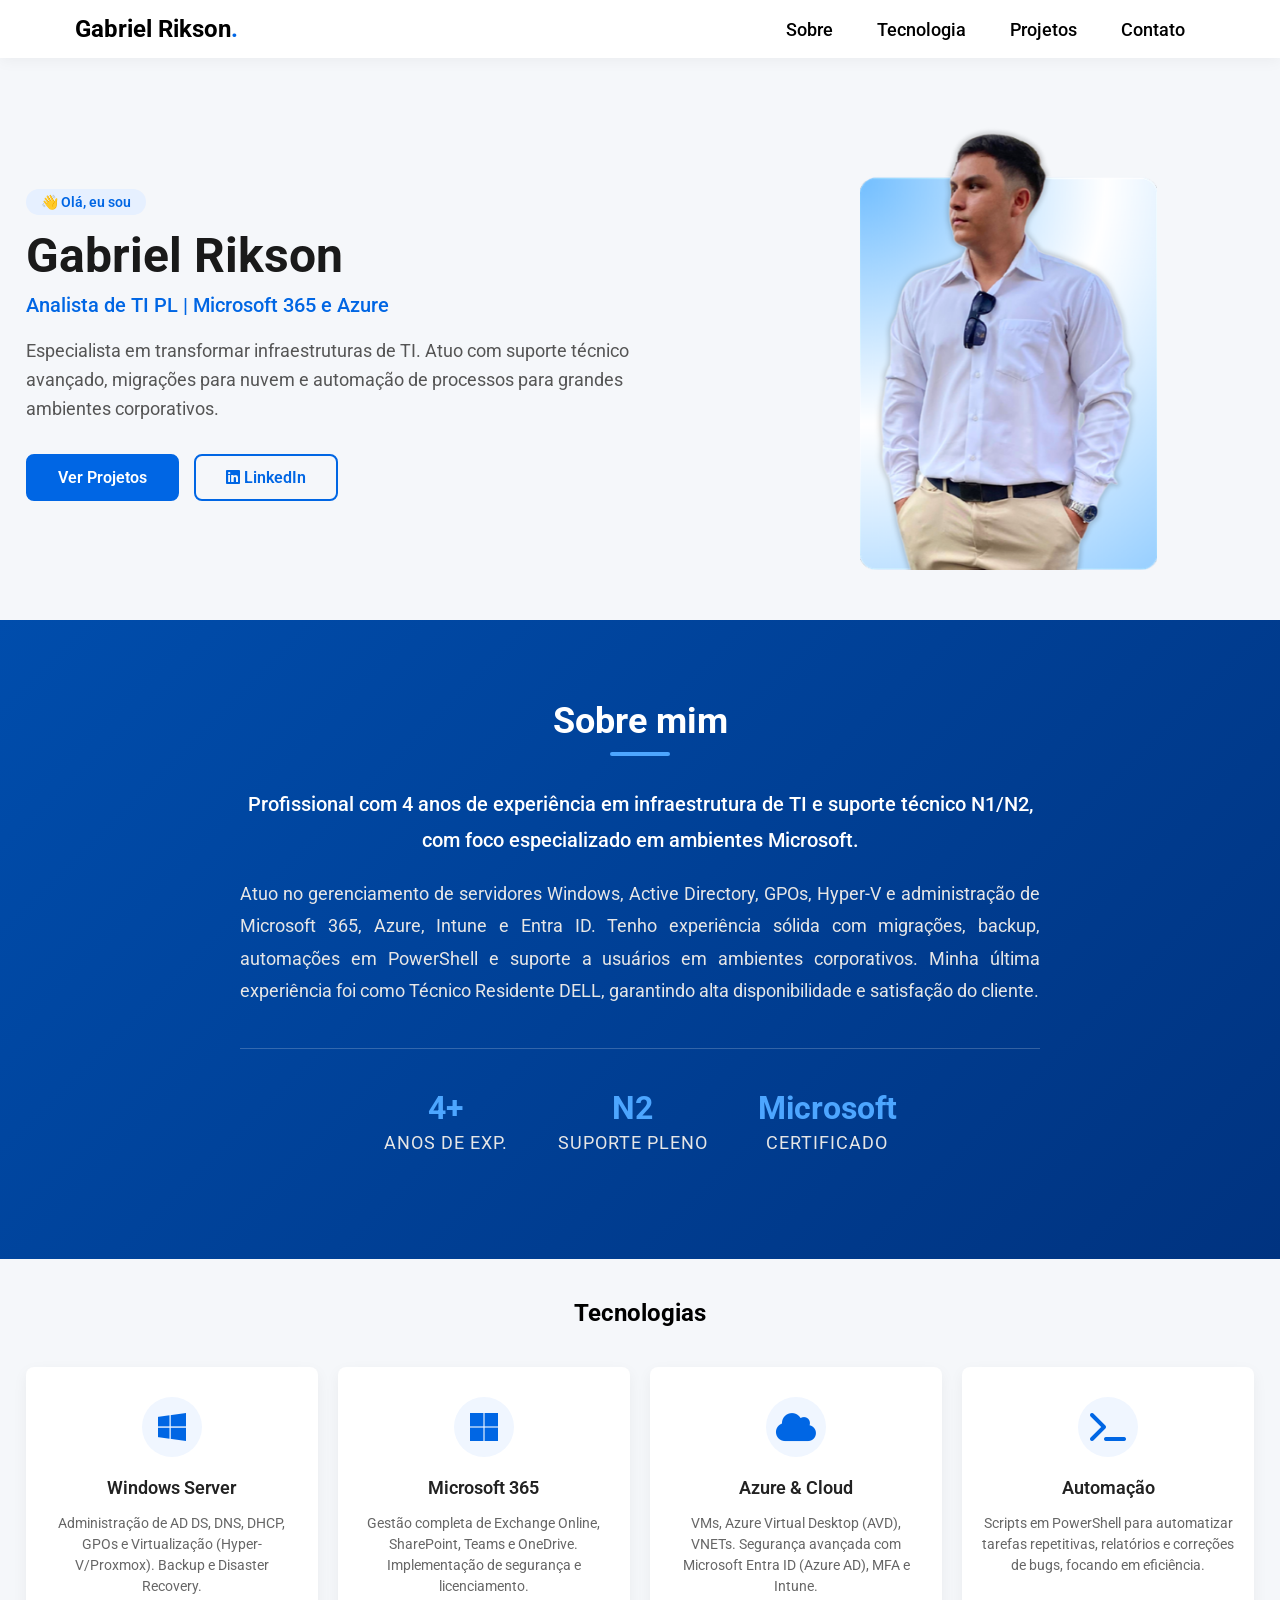
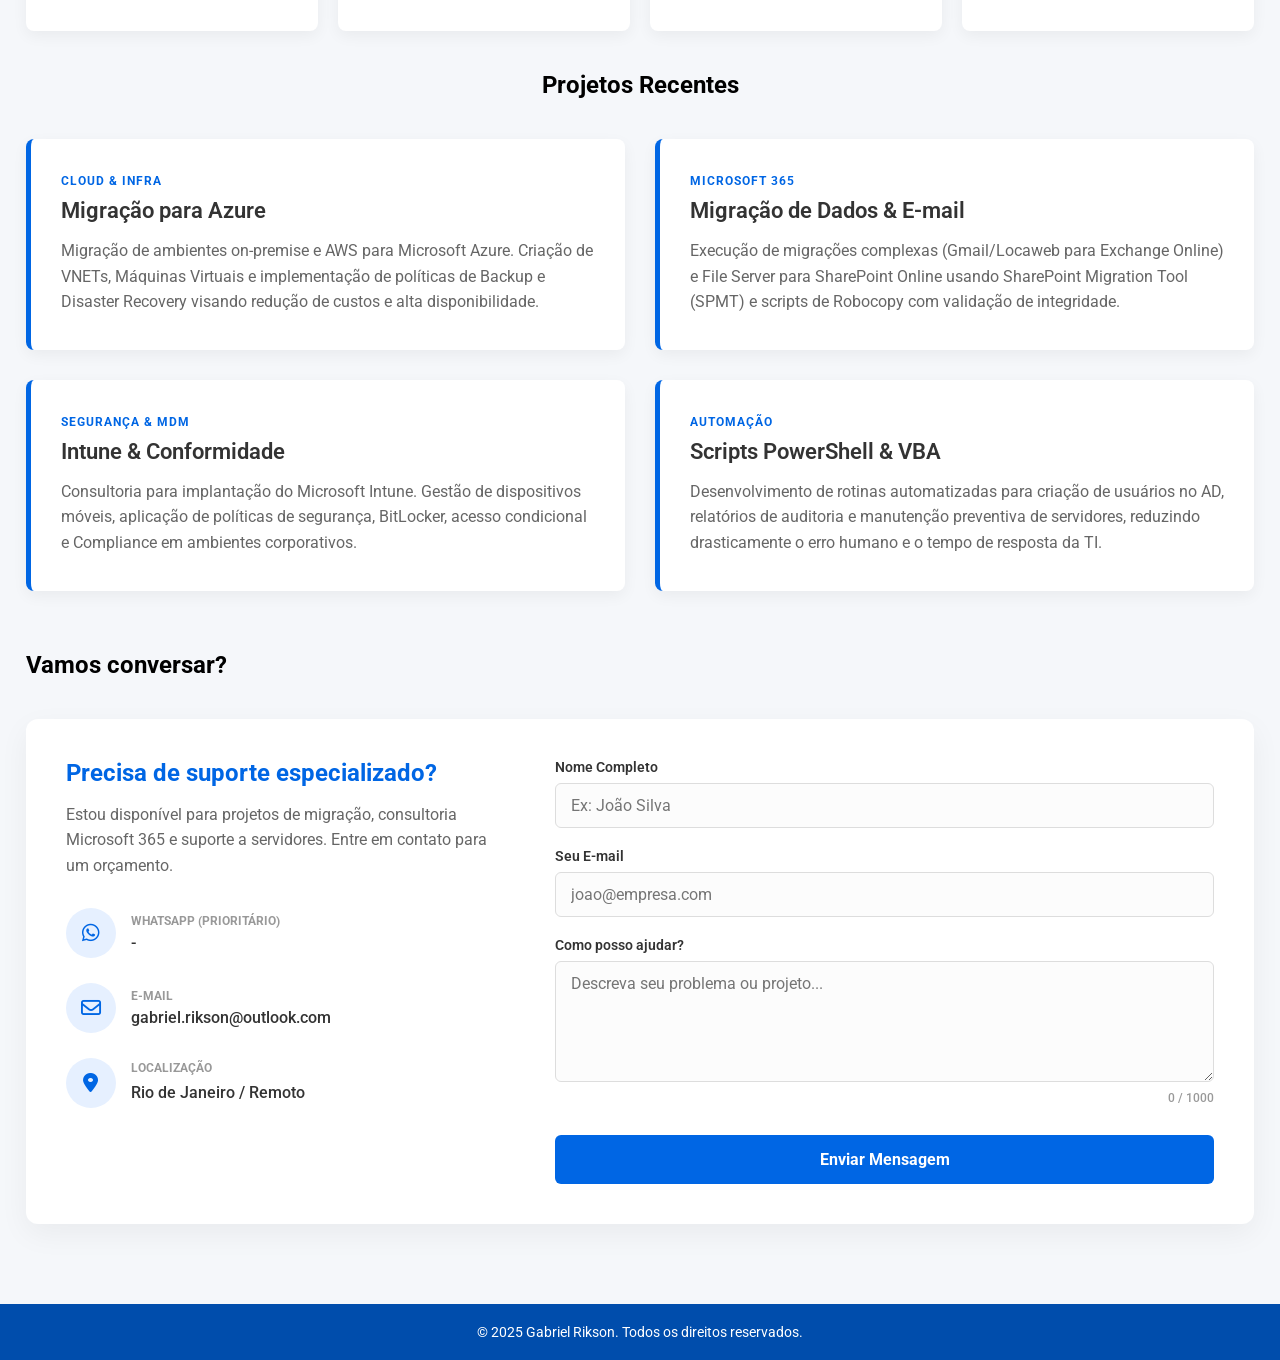
==== index.html @ 426365be "Update index.html" ====
<!DOCTYPE html>
<html lang="pt-BR">
<head>
    <meta charset="UTF-8">
    <meta http-equiv="X-UA-Compatible" content="IE=edge">
    <meta name="viewport" content="width=device-width, initial-scale=1.0">
    <meta name="theme-color" content="#0066e4"> 
    <link rel="canonical" href="https://gabrielrikson.com.br/">
    
    <title>Gabriel Rikson | GR Consultoria em TI - Especialista Microsoft 365 & Azure</title>
    
    <meta name="description" content="Portfólio de Gabriel Rikson. Analista de TI Pleno especializado em Microsoft 365, Azure, Windows Server, automação com PowerShell e segurança da informação.">
    <meta name="author" content="Gabriel Rikson">
    <meta name="robots" content="index, follow"> 
    
    <meta property="og:locale" content="pt_BR">
    <meta property="og:type" content="website">
    <meta property="og:title" content="Gabriel Rikson | Especialista Microsoft 365 & Azure">
    <meta property="og:description" content="Transformando infraestrutura de TI com soluções em Nuvem e Automação. Confira meus projetos e certificações.">
    <meta property="og:url" content="https://gabrielrikson.com.br/"> 
    <!-- <meta property="og:image" content="https://gabrielrikson.com.br/images/share-image.jpg"> -->

    <link rel="shortcut icon" href="images/favicon.ico" type="image/x-icon">
    <link rel="stylesheet" href="css/style.css">
    <link rel="stylesheet" href="https://cdnjs.cloudflare.com/ajax/libs/font-awesome/6.4.0/css/all.min.css">
</head>
<body>

    <header>
    <div class="container">
        <a href="#" class="logomarca">Gabriel Rikson<span style="color:#0066e4">.</span></a>
        
        <nav class="nav-desktop">
            <div class="menu-desktop">
                <a href="#sobre">Sobre</a>
                <a href="#Tecnologia">Tecnologia</a>
                <a href="#Projetos">Projetos</a>
                <a href="#Contato">Contato</a>
            </div>
        </nav>
        
        <div class="menu-toggle" id="menuToggle">☰</div>
        
        <nav class="nav-mobile" id="navMobile">
            <div class="menu-mobile">
                <a href="#sobre" onclick="toggleMenu()">Sobre</a>
                <a href="#Tecnologia" onclick="toggleMenu()">Tecnologia</a>
                <a href="#Projetos" onclick="toggleMenu()">Projetos</a>
                <a href="#Contato" onclick="toggleMenu()">Contato</a>
            </div>
        </nav> 
    </div>
</header>

<section class="banner-main">
    <div class="container">
        
        <div class="banner-main-info w60">
            <span class="badge-ola">👋 Olá, eu sou</span>
            <h1>Gabriel Rikson</h1>
            <h2>Analista de TI PL | Microsoft 365 e Azure</h2>
            <p>Especialista em transformar infraestruturas de TI. Atuo com suporte técnico avançado, migrações para nuvem e automação de processos para grandes ambientes corporativos.</p>

            <div class="banner-main-info-links">
                <a href="#Projetos" class="btn-primary">Ver Projetos</a>
                <a href="https://www.linkedin.com/in/gabriel-rikson-alves/" target="_blank" class="btn-secondary">
                    <i class="fa-brands fa-linkedin"></i> LinkedIn
                </a>
            </div>
        </div>

        <div class="banner-main-profile-pic w40">
            <img src="images/profile-pic5.png" alt="Gabriel Rikson" class="floating-img">
        </div>

    </div>
</section>

<section class="sobre" id="sobre">
    <div class="container">
        <div class="sobre-content">
            <h1>Sobre mim</h1>
            <p class="resumo">
                Profissional com 4 anos de experiência em infraestrutura de TI e suporte técnico N1/N2, com foco especializado em ambientes Microsoft.
            </p>
            <p style="text-align: justify;">
                Atuo no gerenciamento de servidores Windows, Active Directory, GPOs, Hyper-V e administração de Microsoft 365, Azure, Intune e Entra ID. Tenho experiência sólida com migrações, backup, automações em PowerShell e suporte a usuários em ambientes corporativos. Minha última experiência foi como Técnico Residente DELL, garantindo alta disponibilidade e satisfação do cliente.
            </p>
            
            <div class="stats-grid">
                <div class="stat-item">
                    <span>4+</span>
                    <p>Anos de Exp.</p>
                </div>
                <div class="stat-item">
                    <span>N2</span>
                    <p>Suporte Pleno</p>
                </div>
                <div class="stat-item">
                    <span>Microsoft</span>
                    <p>Certificado</p>
                </div>
            </div>
        </div>
    </div>
</section>

<section class="tecnologias" id="Tecnologia">
    <div class="container">

        <h1 style="margin: 40px 0; text-align: center;" class="w100">Tecnologias</h1>

        <div class="grid-tecnologias">
            
            <div class="tech-card">
                <div class="icon-box">
                    <i class="fa-brands fa-windows"></i>
                </div>
                <h3>Windows Server</h3>
                <p>Administração de AD DS, DNS, DHCP, GPOs e Virtualização (Hyper-V/Proxmox). Backup e Disaster Recovery.</p>
            </div>

            <div class="tech-card">
                <div class="icon-box">
                    <i class="fa-brands fa-microsoft"></i>
                </div>
                <h3>Microsoft 365</h3>
                <p>Gestão completa de Exchange Online, SharePoint, Teams e OneDrive. Implementação de segurança e licenciamento.</p>
            </div>

            <div class="tech-card">
                <div class="icon-box">
                    <i class="fa-solid fa-cloud"></i>
                </div>
                <h3>Azure & Cloud</h3>
                <p>VMs, Azure Virtual Desktop (AVD), VNETs. Segurança avançada com Microsoft Entra ID (Azure AD), MFA e Intune.</p>
            </div>

            <div class="tech-card">
                <div class="icon-box">
                    <i class="fa-solid fa-terminal"></i>
                </div>
                <h3>Automação</h3>
                <p>Scripts em PowerShell para automatizar tarefas repetitivas, relatórios e correções de bugs, focando em eficiência.</p>
            </div>
        
        </div> </div> </section>

<section class="projetos" id="Projetos">
    <div class="container">

        <h1 style="margin: 40px 0; text-align: center;" class="w100">Projetos Recentes</h1>

        <div class="grid-projetos">
            
            <div class="card-projeto">
                <span class="categoria">Cloud & Infra</span>
                <h3>Migração para Azure</h3>
                <p>Migração de ambientes on-premise e AWS para Microsoft Azure. Criação de VNETs, Máquinas Virtuais e implementação de políticas de Backup e Disaster Recovery visando redução de custos e alta disponibilidade.</p>
            </div>

            <div class="card-projeto">
                <span class="categoria">Microsoft 365</span>
                <h3>Migração de Dados & E-mail</h3>
                <p>Execução de migrações complexas (Gmail/Locaweb para Exchange Online) e File Server para SharePoint Online usando SharePoint Migration Tool (SPMT) e scripts de Robocopy com validação de integridade.</p>
            </div>

            <div class="card-projeto">
                <span class="categoria">Segurança & MDM</span>
                <h3>Intune & Conformidade</h3>
                <p>Consultoria para implantação do Microsoft Intune. Gestão de dispositivos móveis, aplicação de políticas de segurança, BitLocker, acesso condicional e Compliance em ambientes corporativos.</p>
            </div>

            <div class="card-projeto">
                <span class="categoria">Automação</span>
                <h3>Scripts PowerShell & VBA</h3>
                <p>Desenvolvimento de rotinas automatizadas para criação de usuários no AD, relatórios de auditoria e manutenção preventiva de servidores, reduzindo drasticamente o erro humano e o tempo de resposta da TI.</p>
            </div>

        </div> </div> </section>

        <section class="contato" id="Contato">
    <div class="container">
        
        <h1 style="margin-bottom: 40px;">Vamos conversar?</h1>

        <div class="contact-wrapper">
            
            <div class="contact-info">
                <h3>Precisa de suporte especializado?</h3>
                <p>Estou disponível para projetos de migração, consultoria Microsoft 365 e suporte a servidores. Entre em contato para um orçamento.</p>
                
                <div class="info-item">
                    <i class="fa-brands fa-whatsapp"></i>
                    <div>
                        <span>WhatsApp (Prioritário)</span>
                        <a href="https://wa.me/5521999999999" target="_blank">-</a>
                    </div>
                </div>

                <div class="info-item">
                    <i class="fa-regular fa-envelope"></i>
                    <div>
                        <span>E-mail</span>
                        <a href="mailto:seuemail@exemplo.com">gabriel.rikson@outlook.com</a>
                    </div>
                </div>

                <div class="info-item">
                    <i class="fa-solid fa-location-dot"></i>
                    <div>
                        <span>Localização</span>
                        <p>Rio de Janeiro / Remoto</p>
                    </div>
                </div>
            </div>

           <form action="https://formspree.io/f/xbdajvln" method="POST" class="contact-form" id="my-form">
    
        <div class="form-group">
            <label for="name">Nome Completo</label>
            <input type="text" id="name" name="name" placeholder="Ex: João Silva" required>
        </div>

        <div class="form-group">
            <label for="email">Seu E-mail</label>
            <input type="email" id="email" name="email" placeholder="joao@empresa.com" required>
        </div>

        <div class="form-group">
            <label for="message">Como posso ajudar?</label>
            <textarea id="message" name="message" rows="5" placeholder="Descreva seu problema ou projeto..." maxlength="1000"></textarea>
            <span id="charCount">0 / 1000</span>
        </div>

        <button type="submit" class="btn-submit">Enviar Mensagem</button>
        
        <p id="my-form-status"></p>
    </form>

        </div>
    </div>
    </section>

<footer>
    <p>&copy; 2025 Gabriel Rikson. Todos os direitos reservados.</p>
</footer>

<script src="scripts/script.js"></script>
</body>

</html>
---- css/style.css ----
@import url('https://fonts.googleapis.com/css2?family=Open+Sans:wght@300;400&family=Roboto+Condensed:wght@300;400&family=Roboto:wght@100;300;400;500&display=swap');

/* ================= RESET GERAL ================= */
* {
    padding: 0;
    margin: 0;
    box-sizing: border-box;
    font-family: 'Roboto', sans-serif;
}

html, body {
    scroll-behavior: smooth;
}

body {
    padding-top: 80px; /* Compensa o header fixo */
    font-weight: normal;
    background-color: #f5f7fa;
}

/* ================= CLASSES UTILITÁRIAS ================= */
.container {
    width: 100%;
    max-width: 1280px;
    margin: 0 auto;
    padding: 0 2%;
}

.w20 { width: 20%; }
.w30 { width: 30%; }
.w40 { width: 40%; }
.w50 { width: 50%; }
.w60 { width: 60%; }
.w70 { width: 70%; }
.w100 { width: 100%; }

/* ================= HEADER (DESKTOP PADRÃO) ================= */
header {
    width: 100%;
    position: fixed;
    left: 0;
    top: 0;
    padding: 15px 4%;
    z-index: 1000; /* Garante que fique acima de tudo */
    background-color: rgba(255, 255, 255, 0.95);
    backdrop-filter: blur(10px);
    box-shadow: 0 2px 15px rgba(0,0,0,0.05);
    transition: all 0.3s ease;
}

header .container {
    display: flex;
    justify-content: space-between;
    align-items: center;
}

header a.logomarca {
    text-decoration: none;
    color: rgb(0, 0, 0);
    font-size: 24px;
    font-weight: bold;
}

/* Menu Desktop */
nav .menu-desktop a {
    font-size: 18px;
    font-weight: 500;
    text-decoration: none;
    padding: 10px 20px;
    color: black;
    position: relative;
    transition: 0.3s;
}

/* Efeito Hover no Menu Desktop */
nav .menu-desktop a::after {
    content: '';
    position: absolute;
    width: 0;
    height: 2px;
    bottom: 5px;
    left: 50%;
    background-color: #0066e4;
    transition: all 0.3s ease;
    transform: translateX(-50%);
}

nav .menu-desktop a:hover::after {
    width: 80%;
}

nav .menu-desktop a:hover {
    color: #0066e4;
}

/* Esconde elementos mobile no desktop */
.menu-toggle, 
.nav-mobile {
    display: none;
}

/* ================= BANNER MAIN (HERO) ================= */
section.banner-main {
    min-height: 50vh;
    display: flex;
    align-items: center;
    padding-top: 40px;
}

section.banner-main .container {
    display: flex;
    flex-wrap: wrap;
    align-items: center;
}

.badge-ola {
    background-color: #e6f0ff;
    color: #0066e4;
    padding: 5px 15px;
    border-radius: 20px;
    font-size: 14px;
    font-weight: 600;
    margin-bottom: 15px;
    display: inline-block;
}

.banner-main-info h1 {
    font-size: 48px;
    color: #1a1a1a;
    line-height: 1.1;
    margin-bottom: 10px;
}

.banner-main-info h2 {
    font-size: 20px;
    color: #0066e4;
    font-weight: 500;
    margin-bottom: 20px;
}

.banner-main-info p {
    font-size: 18px;
    color: #555;
    line-height: 1.6;
    max-width: 90%;
    margin-bottom: 30px;
}

/* Botões do Banner */
.banner-main-info-links {
    display: flex;
    gap: 15px;
}

.btn-primary {
    background-color: #0066e4;
    color: white;
    padding: 12px 30px;
    border-radius: 8px;
    text-decoration: none;
    font-weight: 600;
    transition: 0.3s;
    border: 2px solid #0066e4;
}

.btn-primary:hover {
    background-color: #004dac;
    border-color: #004dac;
    transform: translateY(-2px);
    box-shadow: 0 5px 15px rgba(0, 102, 228, 0.3);
}

.btn-secondary {
    background-color: transparent;
    color: #0066e4;
    padding: 12px 30px;
    border-radius: 8px;
    text-decoration: none;
    font-weight: 600;
    transition: 0.3s;
    border: 2px solid #0066e4;
}

.btn-secondary:hover {
    background-color: #e6f0ff;
    transform: translateY(-2px);
}

/* Imagem Flutuante */
.banner-main-profile-pic {
    display: flex;
    justify-content: center;
}

.banner-main-profile-pic img {
    height: 450px;
}

.floating-img {
    animation: float 6s ease-in-out infinite;
}

@keyframes float {
    0% { transform: translateY(0px); }
    50% { transform: translateY(-15px); }
    100% { transform: translateY(0px); }
}

/* ================= SEÇÃO SOBRE ================= */
section.sobre {
    background: linear-gradient(135deg, #004dac 0%, #003380 100%);
    padding: 80px 0;
    color: white;
    text-align: center;
    margin-top: 50px;
}

.sobre-content {
    max-width: 800px;
    margin: 0 auto;
}

section.sobre h1 {
    font-size: 36px;
    margin-bottom: 30px;
    position: relative;
    display: inline-block;
}

section.sobre h1::after {
    content: '';
    display: block;
    width: 60px;
    height: 4px;
    background-color: #4da6ff;
    margin: 10px auto 0;
    border-radius: 2px;
}

section.sobre p {
    font-size: 18px;
    line-height: 1.8;
    color: #e6e6e6;
    margin-bottom: 20px;
}

section.sobre .resumo {
    font-size: 20px;
    font-weight: 500;
    color: #ffffff;
}

/* Stats Grid */
.stats-grid {
    display: flex;
    justify-content: center;
    gap: 50px;
    margin-top: 40px;
    border-top: 1px solid rgba(255,255,255,0.2);
    padding-top: 40px;
}

.stat-item span {
    display: block;
    font-size: 32px;
    font-weight: 700;
    color: #4da6ff;
}

.stat-item p {
    font-size: 14px;
    text-transform: uppercase;
    letter-spacing: 1px;
    margin: 0;
    color: #ccc;
}

/* ================= SEÇÃO TECNOLOGIAS (CARDS) ================= */
section .grid-tecnologias {
    display: grid;
    grid-template-columns: repeat(4, 1fr);
    gap: 20px;
    width: 100%;
}

.tech-card {
    background-color: #ffffff;
    padding: 30px 20px;
    border-radius: 8px;
    text-align: center;
    box-shadow: 0 5px 15px rgba(0,0,0,0.05);
    border-bottom: 4px solid transparent;
    transition: transform 0.3s ease, border-color 0.3s ease, box-shadow 0.3s ease;
    display: flex;
    flex-direction: column;
    align-items: center;
    height: 100%;
}

.tech-card:hover {
    transform: translateY(-5px);
    border-bottom-color: #0066e4;
    box-shadow: 0 10px 25px rgba(0, 102, 228, 0.15);
}

.tech-card .icon-box {
    font-size: 32px;
    color: #0066e4;
    margin-bottom: 20px;
    height: 60px;
    width: 60px;
    display: flex;
    align-items: center;
    justify-content: center;
    background-color: #f0f6ff;
    border-radius: 50%;
}

.tech-card h3 {
    font-size: 18px;
    color: #222;
    margin-bottom: 15px;
    font-weight: 600;
}

.tech-card p {
    font-size: 14px;
    color: #666;
    line-height: 1.5;
}

/* ================= SEÇÃO PROJETOS ================= */
section .grid-projetos {
    display: grid;
    grid-template-columns: 1fr 1fr;
    gap: 30px;
    width: 100%;
}

.card-projeto {
    background-color: #ffffff;
    padding: 35px 30px;
    border-radius: 8px;
    border-left: 5px solid #0066e4;
    box-shadow: 0 5px 15px rgba(0,0,0,0.05);
    transition: transform 0.3s ease, box-shadow 0.3s ease;
    display: flex;
    flex-direction: column;
    justify-content: flex-start;
}

.card-projeto:hover {
    transform: translateY(-5px);
    box-shadow: 0 15px 30px rgba(0, 77, 172, 0.15);
}

.card-projeto .categoria {
    font-size: 12px;
    font-weight: 700;
    color: #0066e4;
    text-transform: uppercase;
    letter-spacing: 1px;
    margin-bottom: 10px;
    display: block;
}

.card-projeto h3 {
    font-size: 22px;
    color: #333;
    margin-bottom: 15px;
    font-weight: 600;
    text-align: left;
}

.card-projeto p {
    font-size: 16px;
    color: #666;
    line-height: 1.6;
    text-align: left;
}

/* SECTION CONTATO */

/* ================= SEÇÃO CONTATO ================= */
section.contato {
    background-color: #f5f7fa; /* Fundo cinza claro para separar da seção anterior */
    padding: 60px 0 80px 0;
}

/* Container do Grid (Info + Form) */
.contact-wrapper {
    display: grid;
    grid-template-columns: 1fr 1.5fr; /* Info ocupa menos, Form ocupa mais */
    gap: 50px;
    background-color: white;
    padding: 40px;
    border-radius: 12px;
    box-shadow: 0 10px 30px rgba(0,0,0,0.05); /* Sombra elegante */
}

/* --- LADO ESQUERDO (INFORMAÇÕES) --- */
.contact-info h3 {
    font-size: 24px;
    color: #0066e4;
    margin-bottom: 15px;
}

.contact-info p {
    color: #666;
    line-height: 1.6;
    margin-bottom: 30px;
}

/* Item de contato (ícone + texto) */
.info-item {
    display: flex;
    align-items: center;
    margin-bottom: 25px;
}

/* Estilo dos ícones redondos */
.info-item i {
    font-size: 20px;
    color: #0066e4;
    background-color: #e6f0ff; /* Fundo azul bem clarinho */
    width: 50px;
    height: 50px;
    display: flex;
    justify-content: center;
    align-items: center;
    border-radius: 50%;
    margin-right: 15px;
}

.info-item div {
    display: flex;
    flex-direction: column;
}

.info-item span {
    font-size: 12px;
    font-weight: 700;
    color: #999;
    text-transform: uppercase;
    margin-bottom: 5px;
}

.info-item a, 
.info-item p {
    font-size: 16px;
    color: #333;
    font-weight: 500;
    text-decoration: none;
    margin: 0;
}

.info-item a:hover {
    color: #0066e4;
    text-decoration: underline;
}

/* --- LADO DIREITO (FORMULÁRIO) --- */
.contact-form {
    display: flex;
    flex-direction: column;
}

.form-group {
    margin-bottom: 20px;
}

.form-group label {
    display: block;
    font-size: 14px;
    font-weight: 600;
    color: #333;
    margin-bottom: 8px;
}

.form-group input, 
.form-group textarea {
    width: 100%;
    padding: 12px 15px;
    border: 1px solid #ddd;
    border-radius: 6px;
    font-size: 16px;
    background-color: #fcfcfc;
    transition: 0.3s;
    outline: none; /* Remove a borda padrão do navegador */
    font-family: 'Roboto', sans-serif;
}

/* Efeito ao clicar no campo */
.form-group input:focus, 
.form-group textarea:focus {
    border-color: #0066e4;
    background-color: #fff;
    box-shadow: 0 0 0 3px rgba(0, 102, 228, 0.1);
}

/* Botão de Enviar */
.btn-submit {
    background-color: #0066e4;
    color: white;
    font-size: 16px;
    font-weight: bold;
    padding: 15px;
    border: none;
    border-radius: 6px;
    cursor: pointer;
    transition: 0.3s;
    margin-top: 10px;
}

.btn-submit:hover {
    background-color: #004dac;
    transform: translateY(-2px);
    box-shadow: 0 5px 15px rgba(0, 60, 150, 0.2);
}

#charCount {
    display: block;
    text-align: right; /* Joga pra direita */
    font-size: 12px;
    color: #999; /* Cinza discreto */
    margin-top: 5px;
    font-weight: 500;
}

/* --- RODAPÉ --- */
footer {
    background-color: #004dac; /* Azul escuro */
    color: white;
    text-align: center;
    padding: 20px 0;
    margin-top: 0;
    font-size: 14px;
}

/* ================================================================= */
/* ===================== RESPONSIVO (MOBILE) ======================= */
/* ================================================================= */

@media screen and (max-width: 768px) {
    
    .container {
        padding: 0 5%;
    }

    /* ---- HEADER MOBILE ---- */
    /* Permite que o menu "caia" para a linha de baixo quando aberto */
    header .container {
        flex-wrap: wrap; 
    }

    /* Esconde menu de PC */
    nav.nav-desktop {
        display: none;
    }

    /* Botão Hambúrguer Visível */
    .menu-toggle {
        display: block;
        font-size: 28px;
        cursor: pointer;
        color: #000;
    }

    /* O container do menu precisa estar visível (block), mas o conteúdo oculto */
    .nav-mobile {
        display: block;
        width: 100%;
        order: 3; /* Força o menu a ser o último elemento */
    }

    /* Lista de links (Escondida por padrão) */
    nav .menu-mobile {
        display: none; 
        flex-direction: column;
        width: 100%;
        align-items: center;
        margin-top: 15px;
        background-color: white; /* Fundo branco para não ficar transparente */
        border-top: 1px solid #eee;
        padding-bottom: 15px;
        box-shadow: 0 10px 10px rgba(0,0,0,0.05); /* Sombra embaixo */
    }

    /* JS adiciona classe .active para mostrar */
    nav .menu-mobile.active {
        display: flex;
    }

    nav .menu-mobile a {
        padding: 15px 0;
        width: 100%;
        text-align: center;
        border-bottom: 1px solid #f5f5f5;
        font-size: 18px;
        color: #333;
        text-decoration: none;
    }

    /* ---- LARGURAS ---- */
    .w20, .w30, .w40, .w50, .w60, .w70, .w100 {
        width: 100%;
    }

    /* ---- BANNER MAIN ---- */
    section.banner-main {
        padding-bottom: 50px;
        text-align: center;
        min-height: auto;
    }

    section.banner-main .container {
        flex-direction: column-reverse;
    }

    .banner-main-info h1 {
        font-size: 32px;
    }

    .banner-main-info p {
        font-size: 16px;
        margin: 0 auto 30px auto;
    }

    /* Botões empilhados */
    .banner-main-info-links {
        flex-direction: column;
        width: 100%;
    }

    .btn-primary, .btn-secondary {
        width: 100%;
        box-sizing: border-box;
    }

    /* Esconde a foto flutuante no celular */
    .banner-main-profile-pic img {
        /* display: none; */
        height: 300px;
    }

    /* ---- SEÇÃO SOBRE ---- */
    .stats-grid {
        flex-wrap: wrap;
        gap: 20px;
    }
    
    .stat-item span {
        font-size: 28px;
    }

    /* ---- TECNOLOGIAS (1 COLUNA) ---- */
    section .grid-tecnologias {
        grid-template-columns: 1fr;
    }
    
    .tech-card {
        padding: 20px;
    }

    /* ---- PROJETOS (1 COLUNA) ---- */
    section .grid-projetos {
        grid-template-columns: 1fr;
    }
    
    .card-projeto {
        padding: 25px 20px;
    }

    h1 {
        text-align: center;
    }

    /* ================= CORREÇÃO CONTATO (MOBILE) ================= */
    
    /* Força o grid a virar 1 coluna única */
    .contact-wrapper {
        grid-template-columns: 1fr !important; /* Importante para garantir que sobrescreva */
        display: flex; /* Muda para Flexbox vertical para garantir */
        flex-direction: column;
        padding: 20px;
        gap: 40px;
    }

    /* Centraliza as informações (Lado esquerdo vira Topo) */
    .contact-info {
        text-align: center;
        border-bottom: 1px solid #eee; /* Uma linha separando */
        padding-bottom: 30px;
        width: 100%;
    }

    /* Arruma os ícones e textos para ficarem centralizados */
    .info-item {
        flex-direction: column; /* Ícone em cima, texto embaixo */
        justify-content: center;
        text-align: center;
        width: 100%;
    }

    .info-item i {
        margin-right: 0; /* Tira a margem da direita */
        margin-bottom: 10px; /* Coloca margem embaixo */
    }
    
    .info-item div {
        align-items: center; /* Centraliza o texto do flex */
    }

    /* O Formulário ocupa 100% da tela */
    .contact-form {
        width: 100%;
    }
}
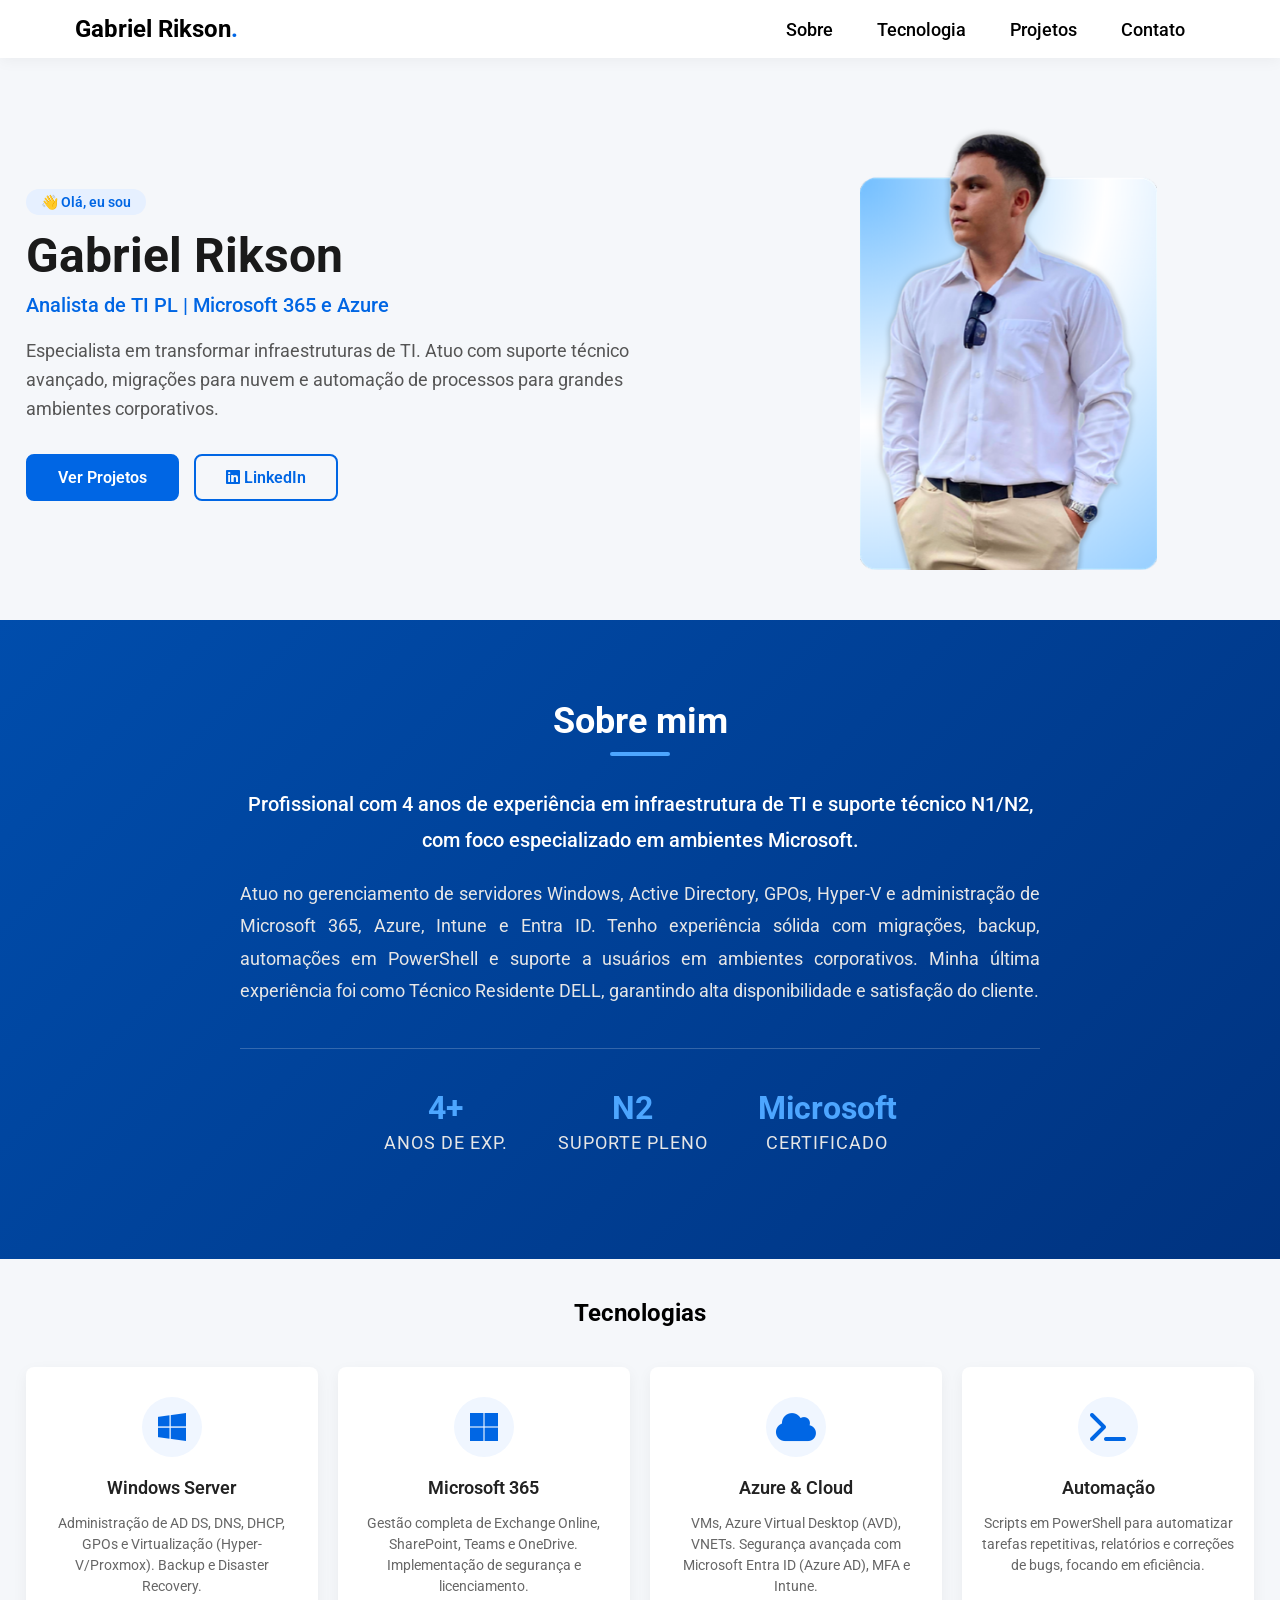
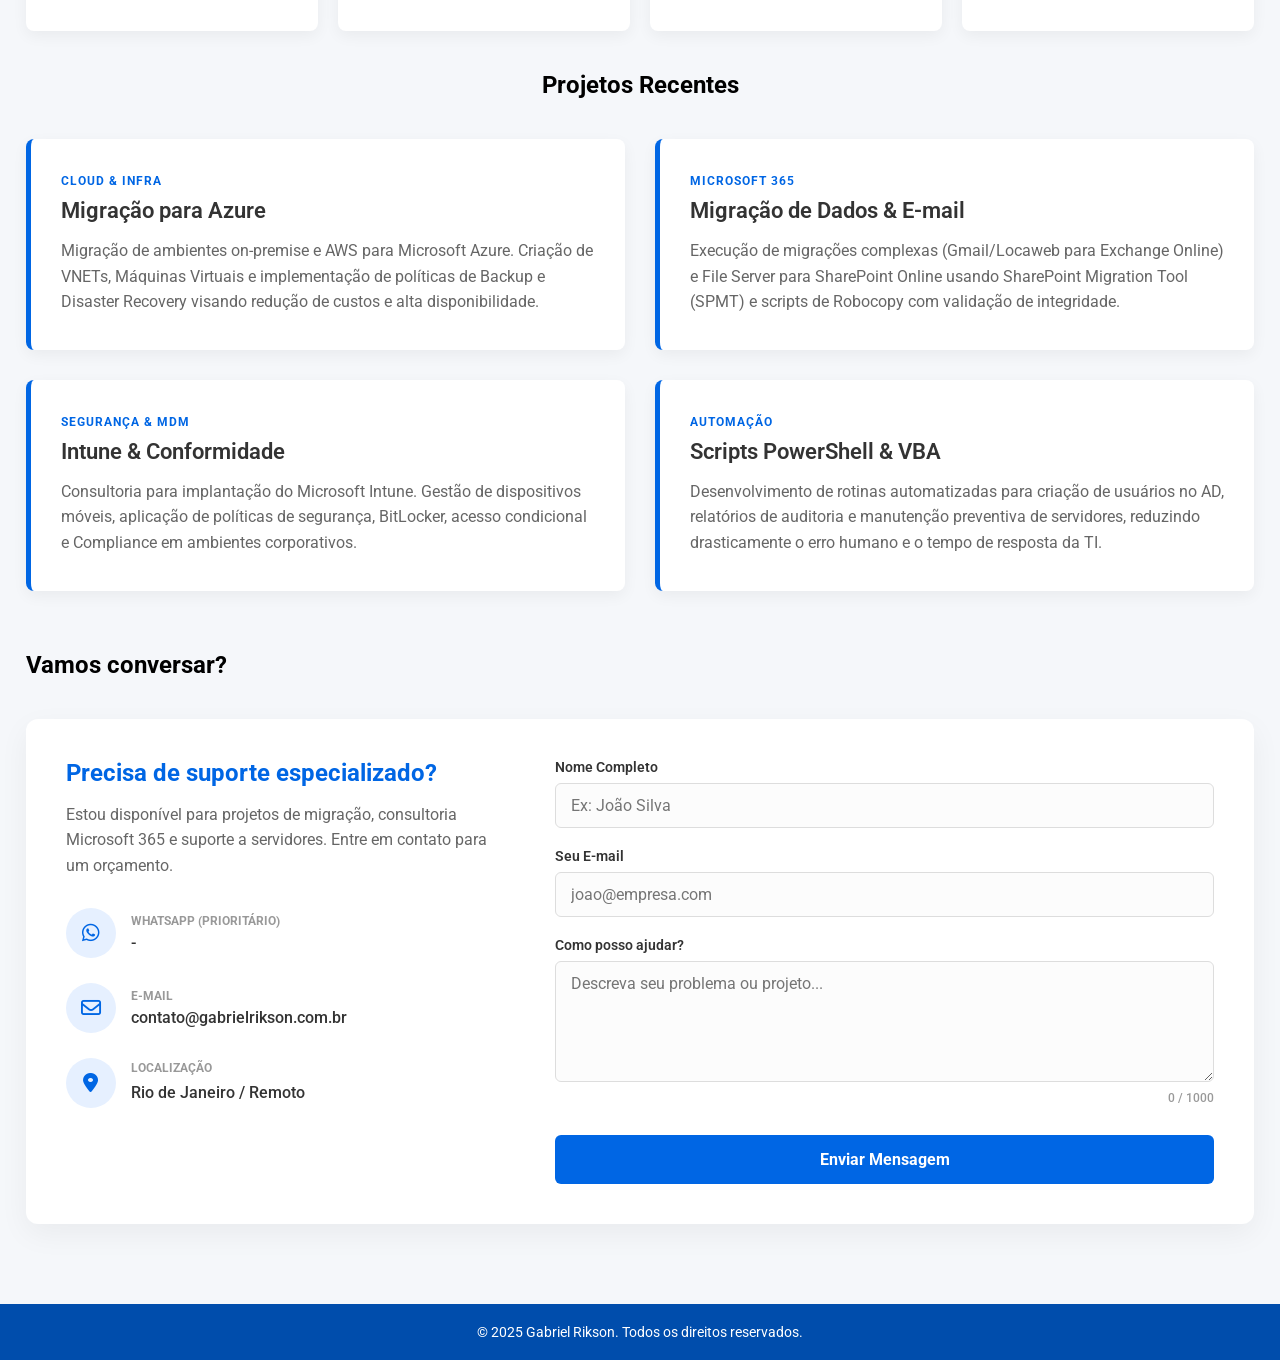
==== commit e6ca7db2: "Update index.html atualizado informação de email no campo de contato do site" ====
--- a/index.html
+++ b/index.html
@@ -202,7 +202,7 @@
                     <i class="fa-regular fa-envelope"></i>
                     <div>
                         <span>E-mail</span>
-                        <a href="mailto:seuemail@exemplo.com">gabriel.rikson@outlook.com</a>
+                        <a href="mailto:contato@gabrielrikson.com.br">contato@gabrielrikson.com.br</a>
                     </div>
                 </div>
 
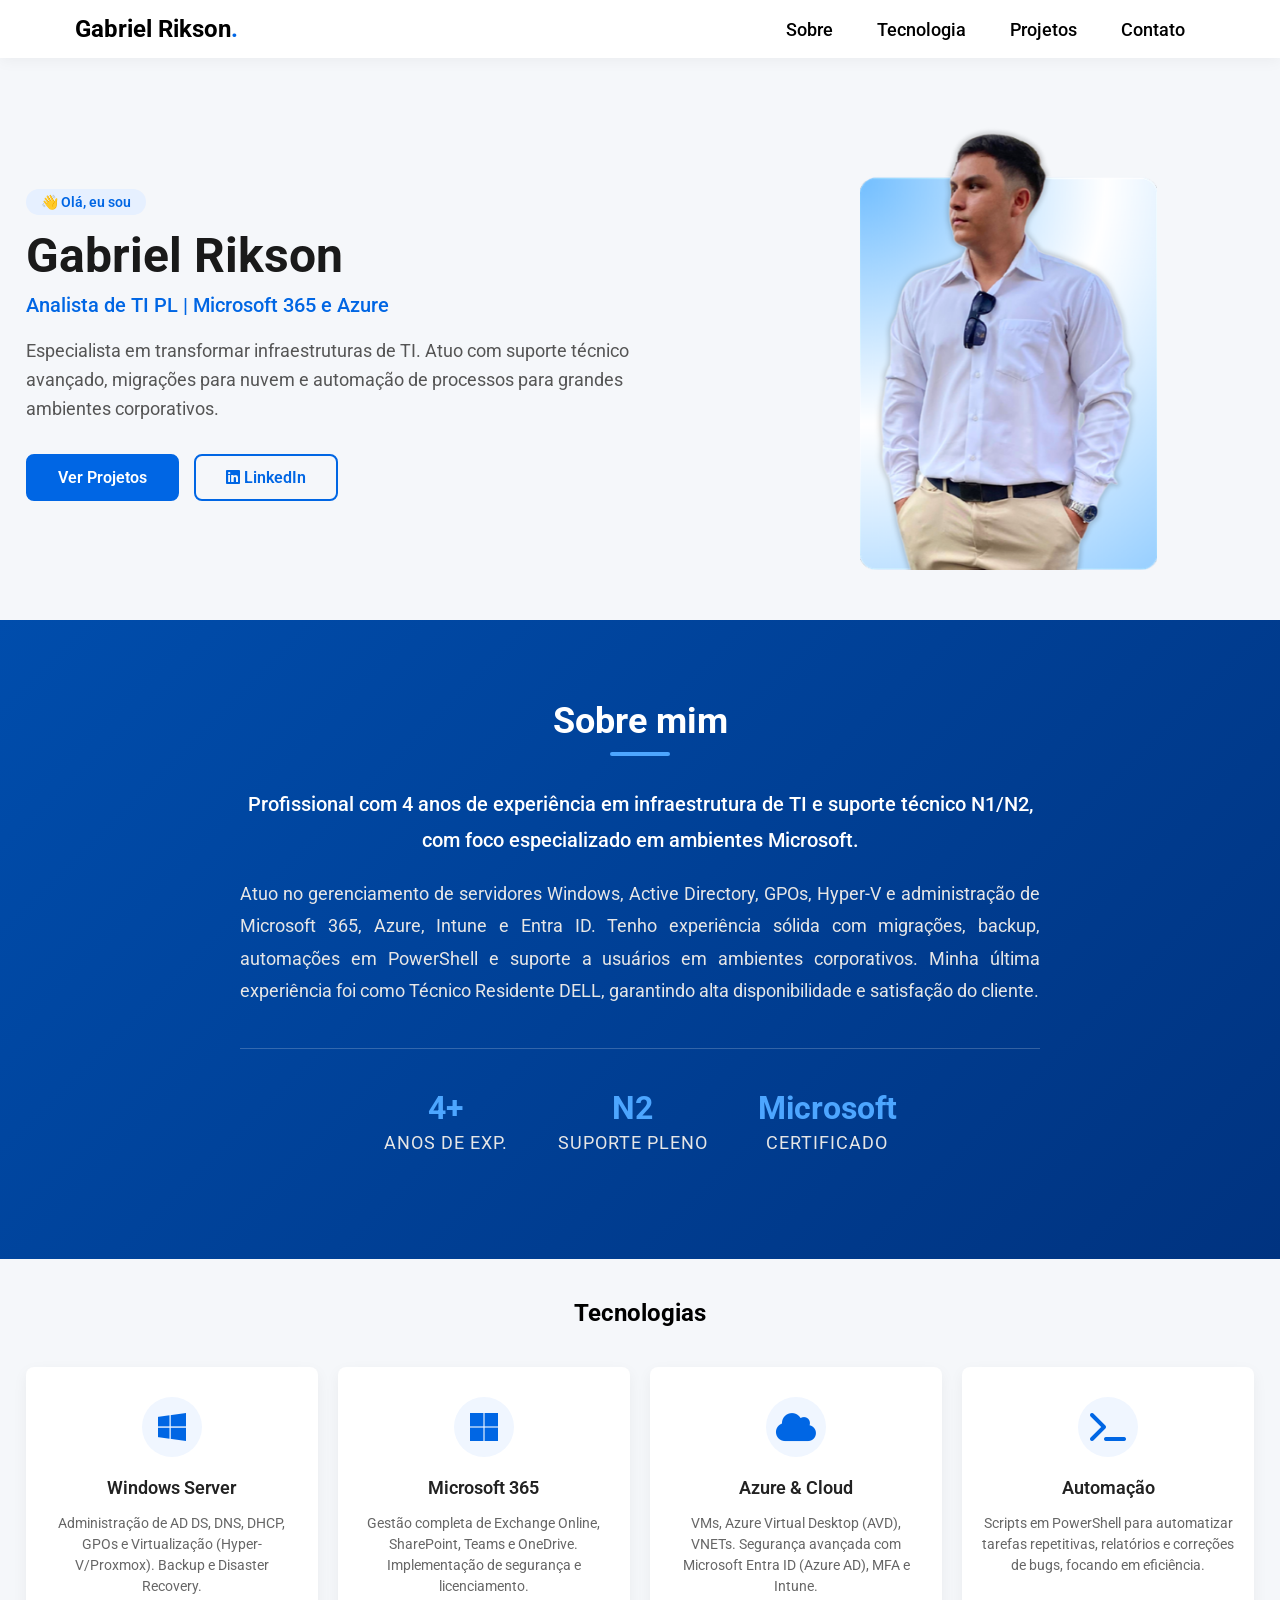
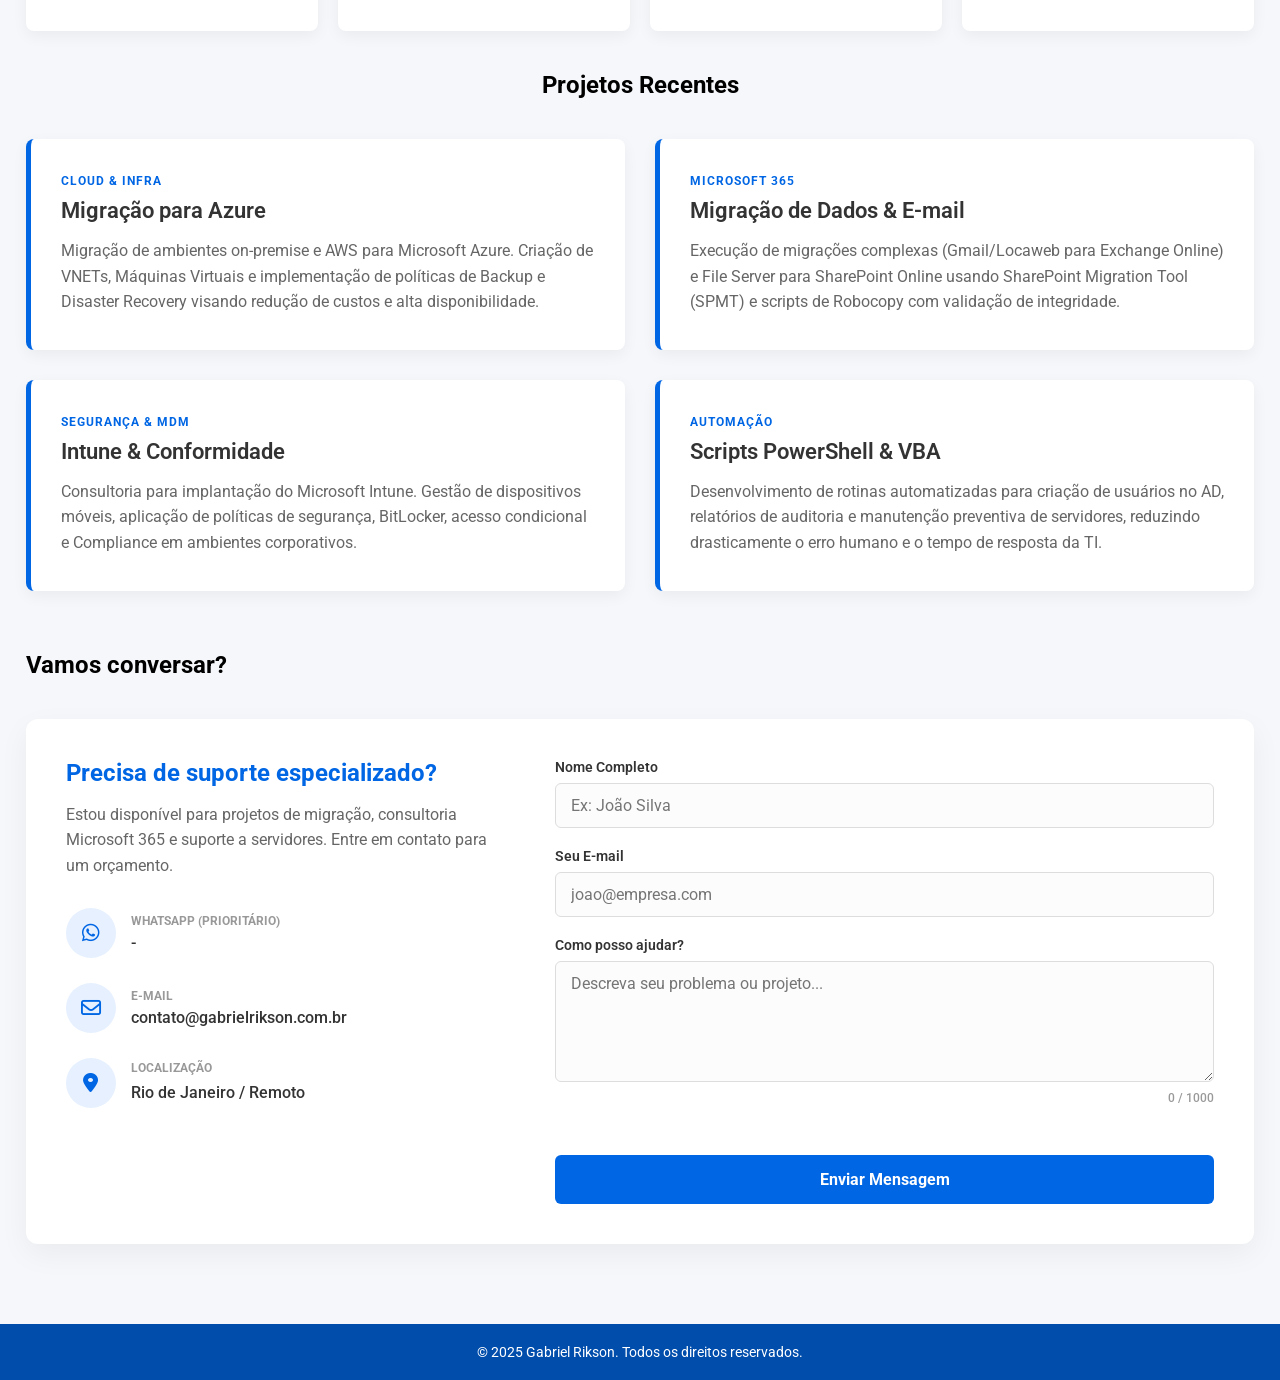
==== commit 78ea14c3: "Update index.html update whatsapp link update form include tunstile cloudflare captcha script" ====
--- a/index.html
+++ b/index.html
@@ -194,7 +194,7 @@
                     <i class="fa-brands fa-whatsapp"></i>
                     <div>
                         <span>WhatsApp (Prioritário)</span>
-                        <a href="https://wa.me/5521999999999" target="_blank">-</a>
+                        <a href="https://wa.me/" target="_blank">-</a>
                     </div>
                 </div>
 
@@ -233,6 +233,11 @@
             <span id="charCount">0 / 1000</span>
         </div>
 
+         <!-- Proteção Cloudflare Turnstile -->
+        <div class="form-group">
+            <div class="cf-turnstile" data-sitekey="SUA_SITE_KEY"></div>
+        </div>
+
         <button type="submit" class="btn-submit">Enviar Mensagem</button>
         
         <p id="my-form-status"></p>
@@ -247,6 +252,8 @@
 </footer>
 
 <script src="scripts/script.js"></script>
+<script src="https://challenges.cloudflare.com/turnstile/v0/api.js" async defer></script>
+
 </body>
 
 </html>
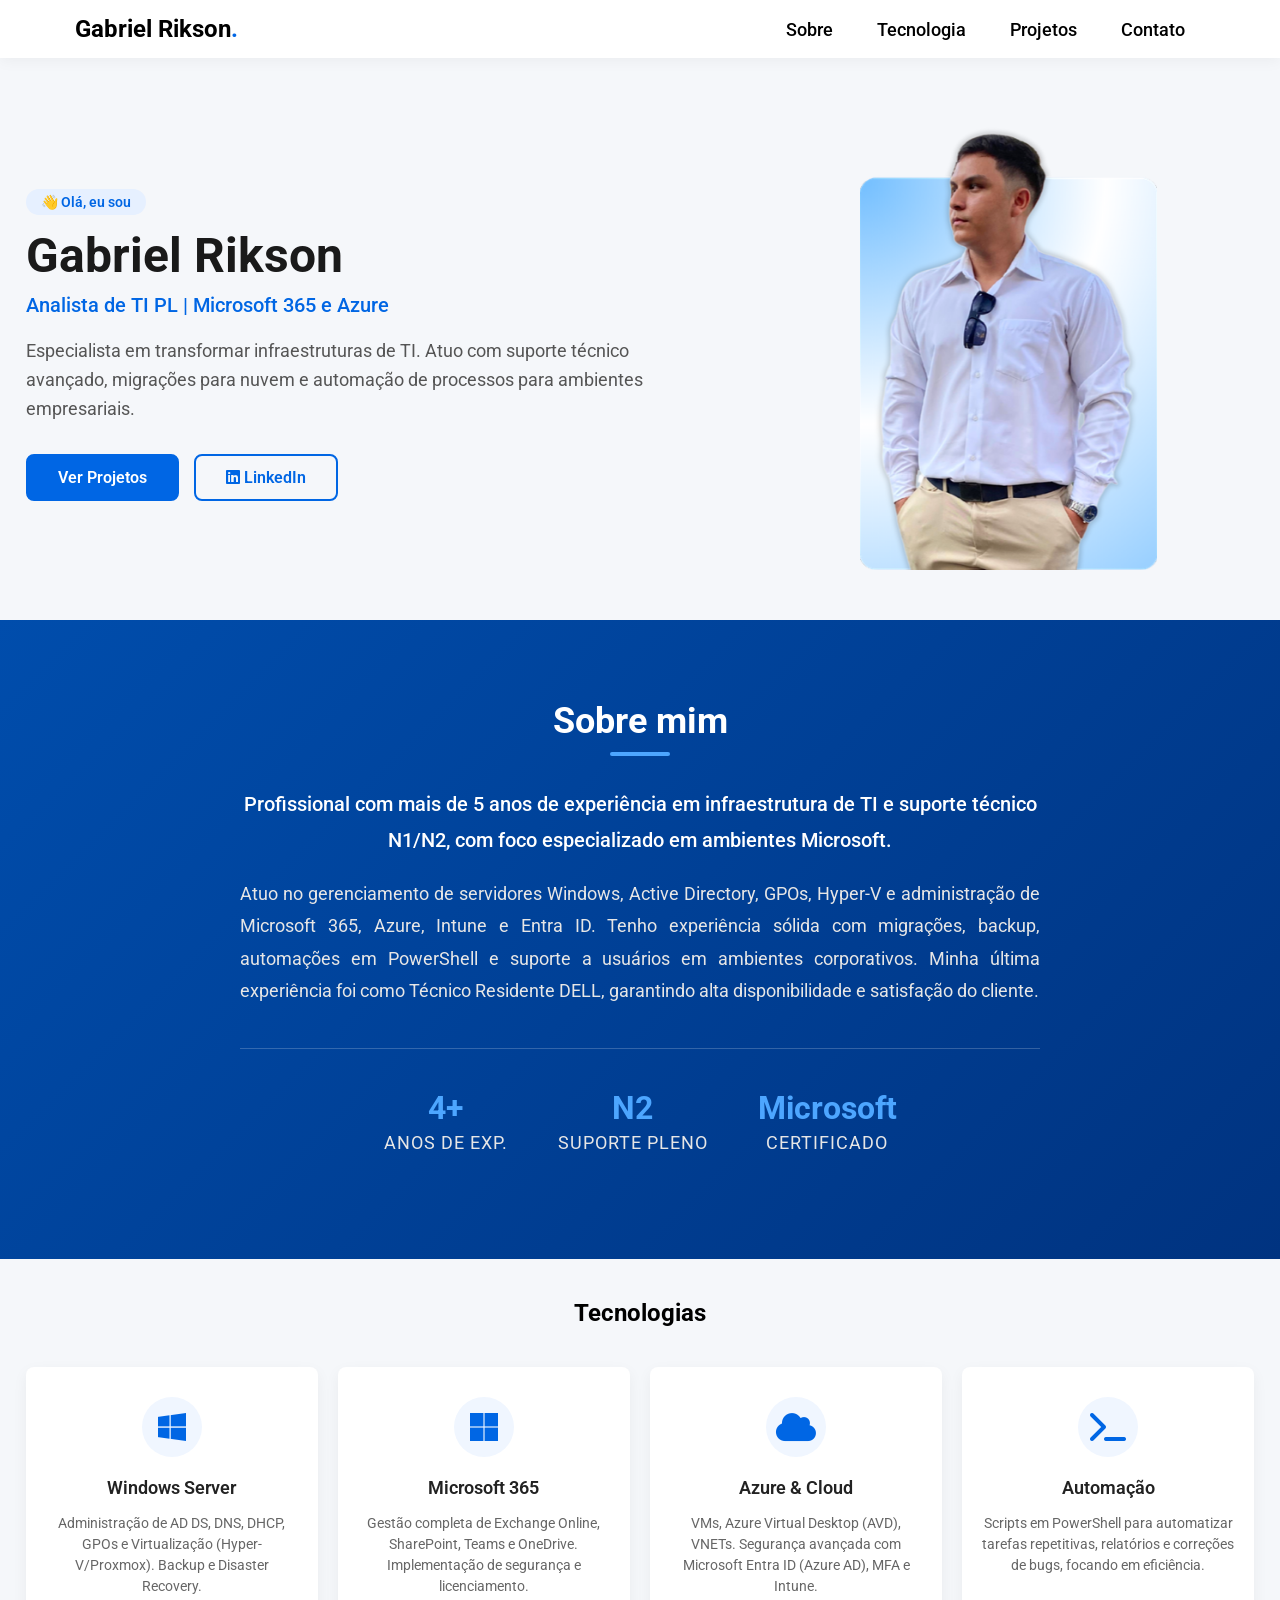
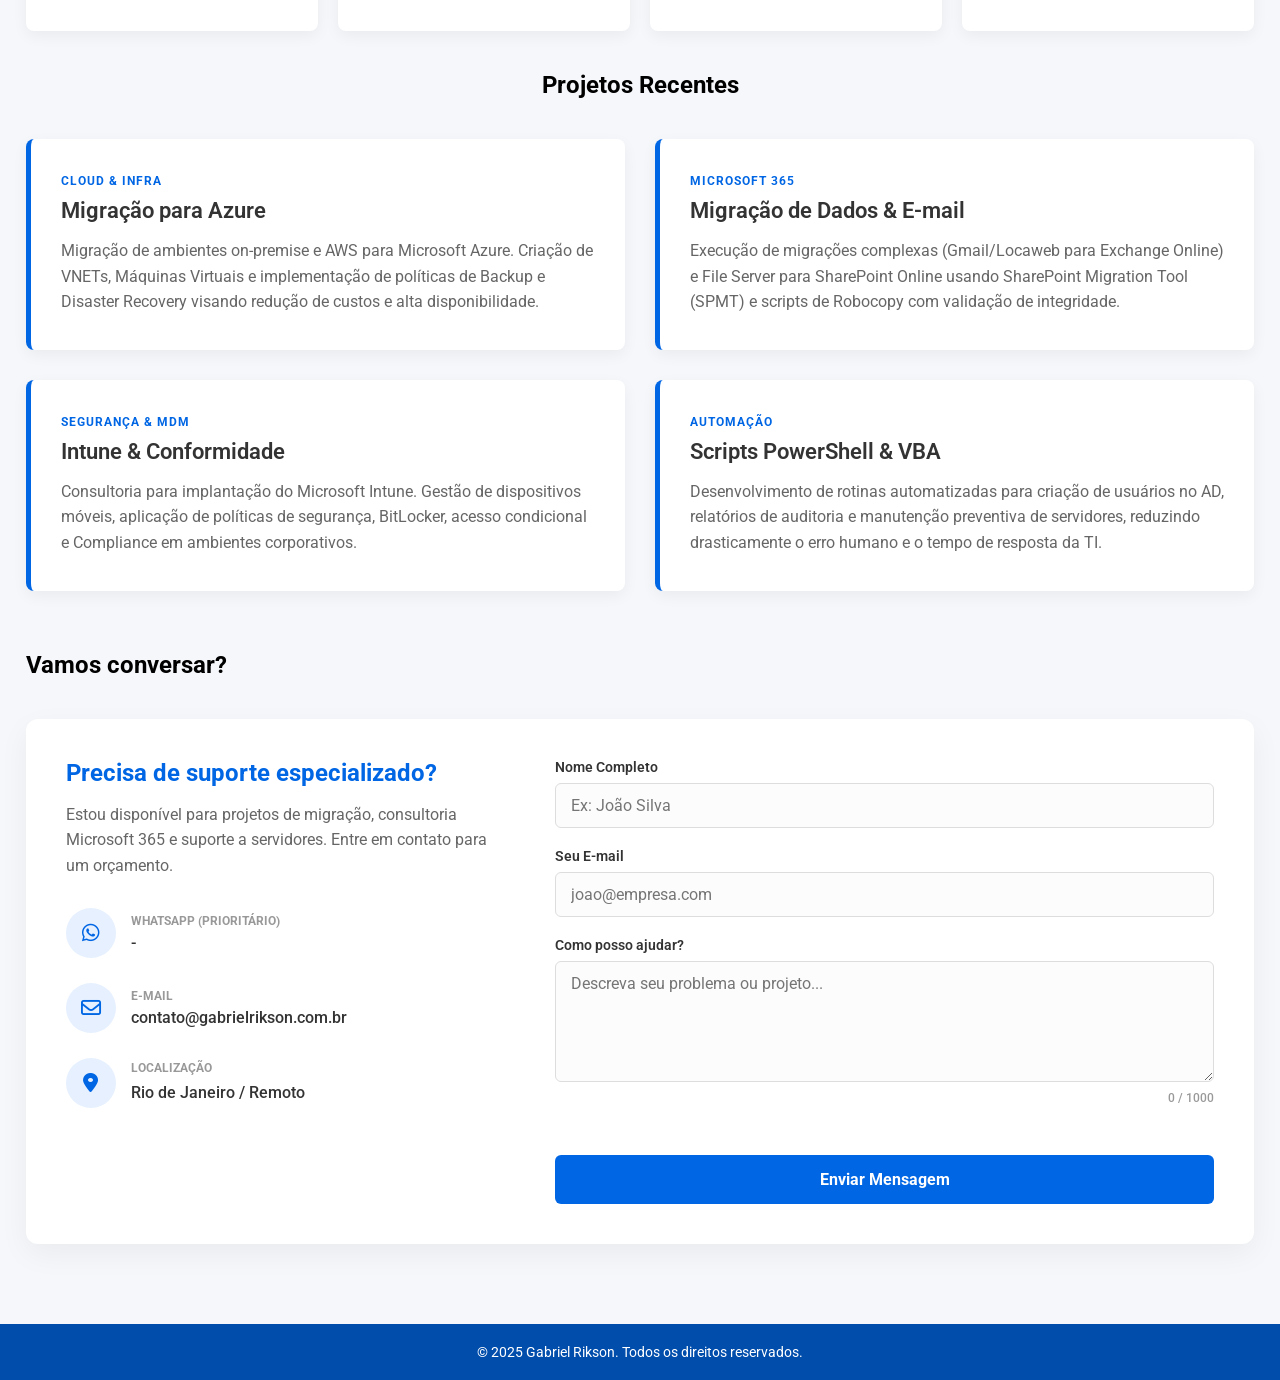
==== commit 72723aba: "Update index.html" ====
--- a/index.html
+++ b/index.html
@@ -59,7 +59,7 @@
             <span class="badge-ola">👋 Olá, eu sou</span>
             <h1>Gabriel Rikson</h1>
             <h2>Analista de TI PL | Microsoft 365 e Azure</h2>
-            <p>Especialista em transformar infraestruturas de TI. Atuo com suporte técnico avançado, migrações para nuvem e automação de processos para grandes ambientes corporativos.</p>
+            <p>Especialista em transformar infraestruturas de TI. Atuo com suporte técnico avançado, migrações para nuvem e automação de processos para ambientes empresariais.</p>
 
             <div class="banner-main-info-links">
                 <a href="#Projetos" class="btn-primary">Ver Projetos</a>
@@ -81,7 +81,7 @@
         <div class="sobre-content">
             <h1>Sobre mim</h1>
             <p class="resumo">
-                Profissional com 4 anos de experiência em infraestrutura de TI e suporte técnico N1/N2, com foco especializado em ambientes Microsoft.
+                Profissional com mais de 5 anos de experiência em infraestrutura de TI e suporte técnico N1/N2, com foco especializado em ambientes Microsoft.
             </p>
             <p style="text-align: justify;">
                 Atuo no gerenciamento de servidores Windows, Active Directory, GPOs, Hyper-V e administração de Microsoft 365, Azure, Intune e Entra ID. Tenho experiência sólida com migrações, backup, automações em PowerShell e suporte a usuários em ambientes corporativos. Minha última experiência foi como Técnico Residente DELL, garantindo alta disponibilidade e satisfação do cliente.
@@ -215,7 +215,7 @@
                 </div>
             </div>
 
-           <form action="https://formspree.io/f/xbdajvln" method="POST" class="contact-form" id="my-form">
+           <form action="https://formspree.io/f/mvkkqdve" method="POST" class="contact-form" id="my-form">
     
         <div class="form-group">
             <label for="name">Nome Completo</label>
@@ -235,7 +235,7 @@
 
          <!-- Proteção Cloudflare Turnstile -->
         <div class="form-group">
-            <div class="cf-turnstile" data-sitekey="SUA_SITE_KEY"></div>
+            <div class="cf-turnstile" data-sitekey="0x4AAAAAAFrN6d1O_XNS3bFh"></div>
         </div>
 
         <button type="submit" class="btn-submit">Enviar Mensagem</button>
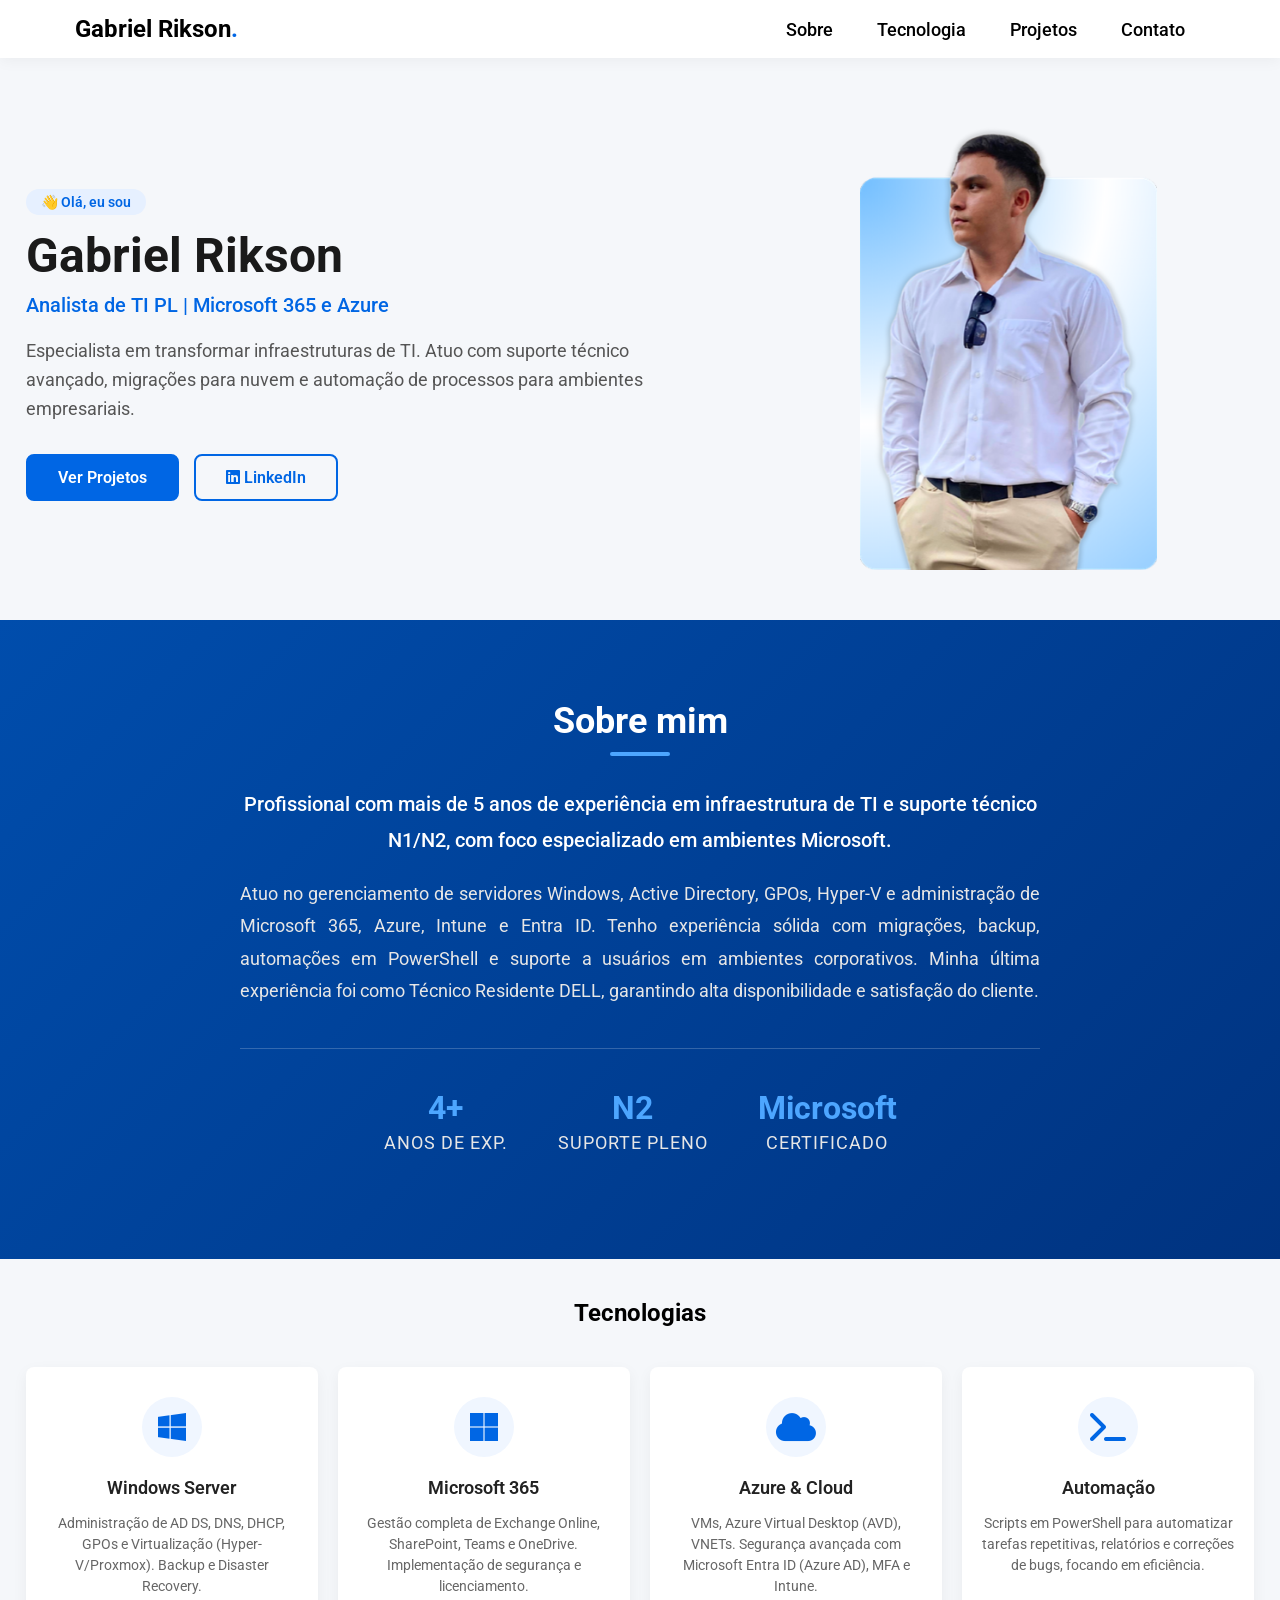
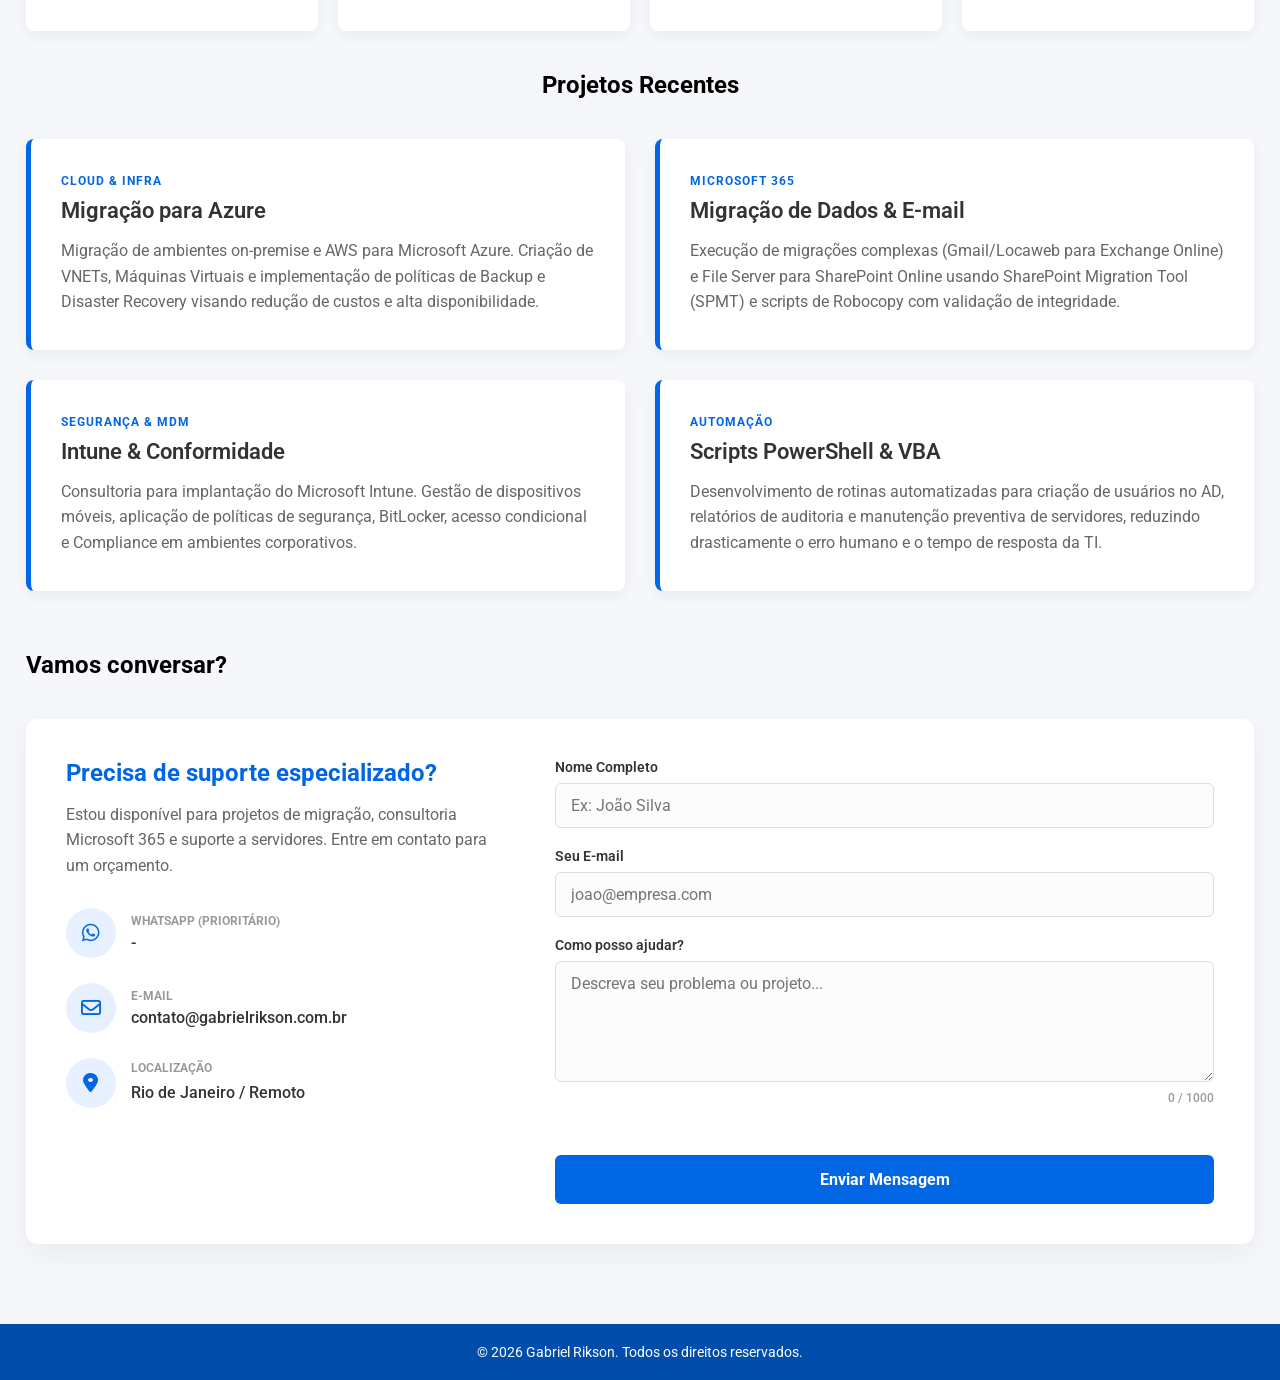
==== commit adbc356b: "Update index.html" ====
--- a/index.html
+++ b/index.html
@@ -248,7 +248,7 @@
     </section>
 
 <footer>
-    <p>&copy; 2025 Gabriel Rikson. Todos os direitos reservados.</p>
+    <p>&copy; 2026 Gabriel Rikson. Todos os direitos reservados.</p>
 </footer>
 
 <script src="scripts/script.js"></script>
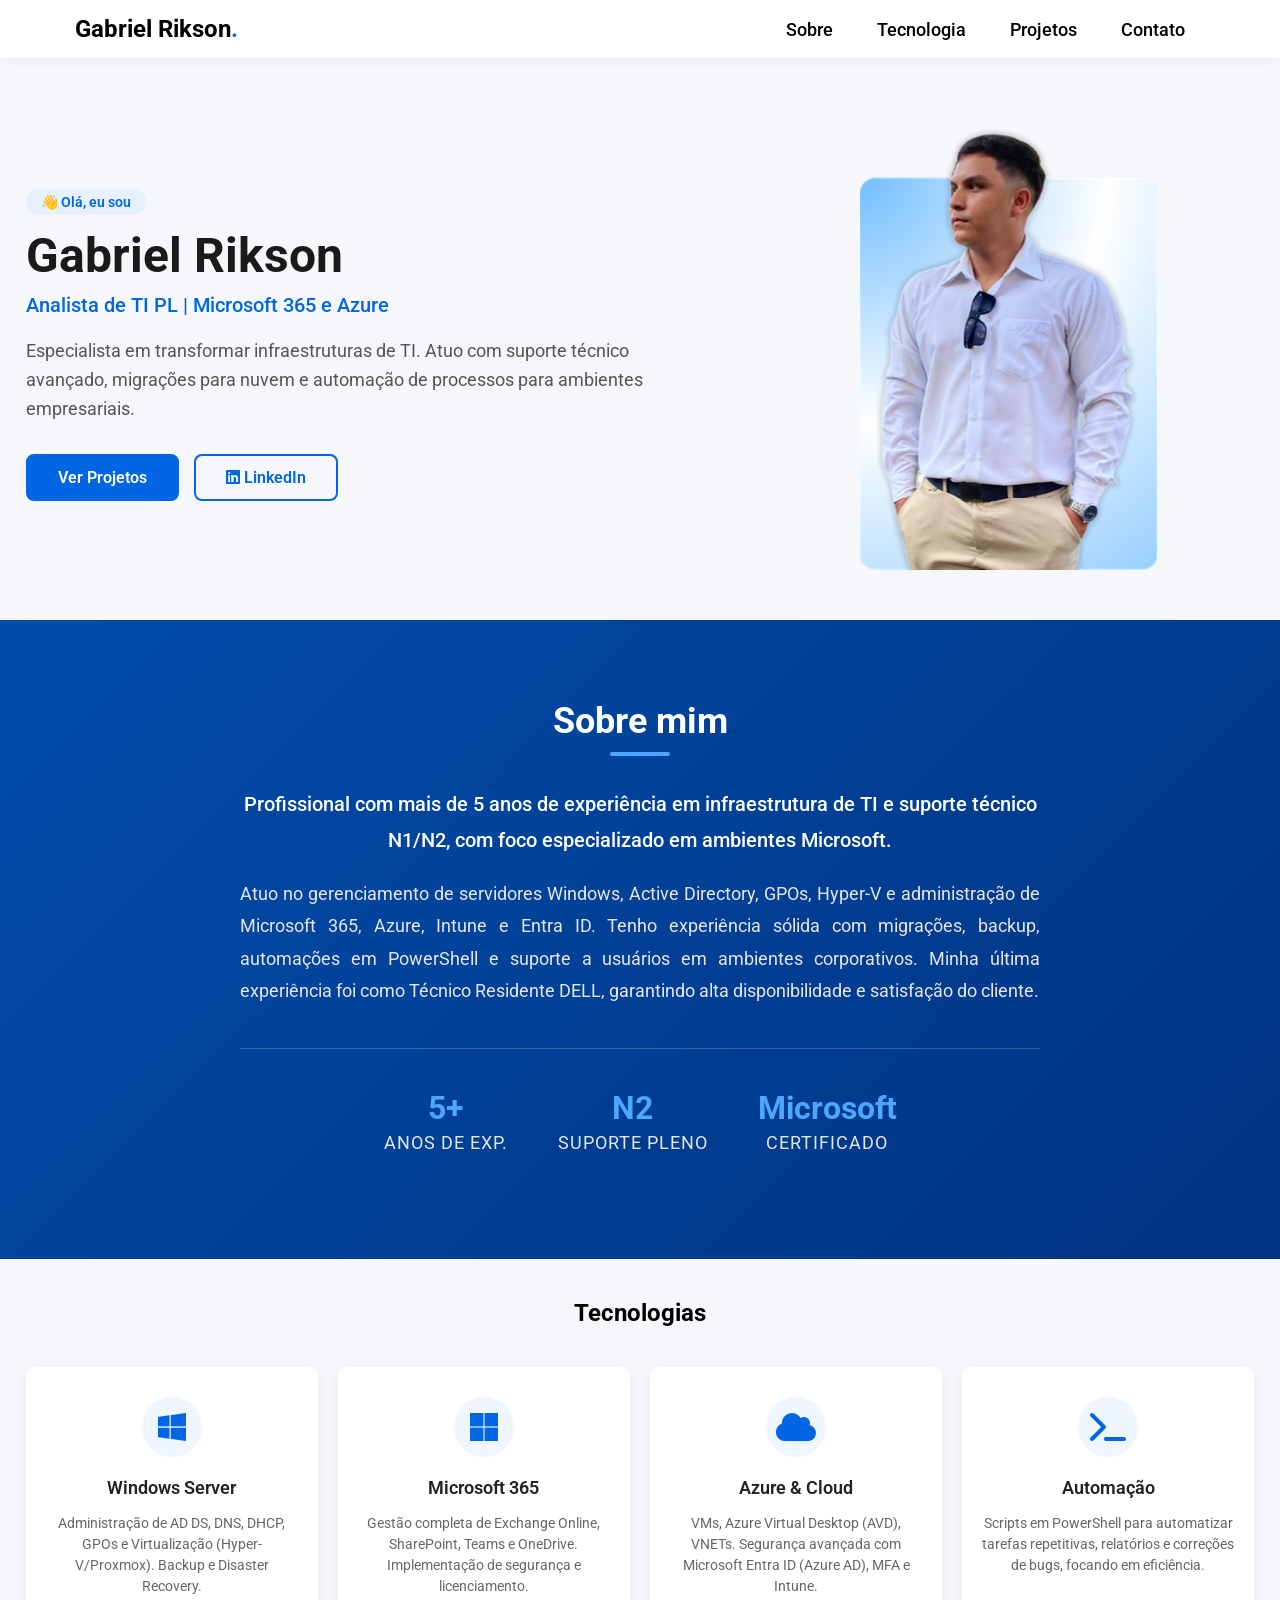
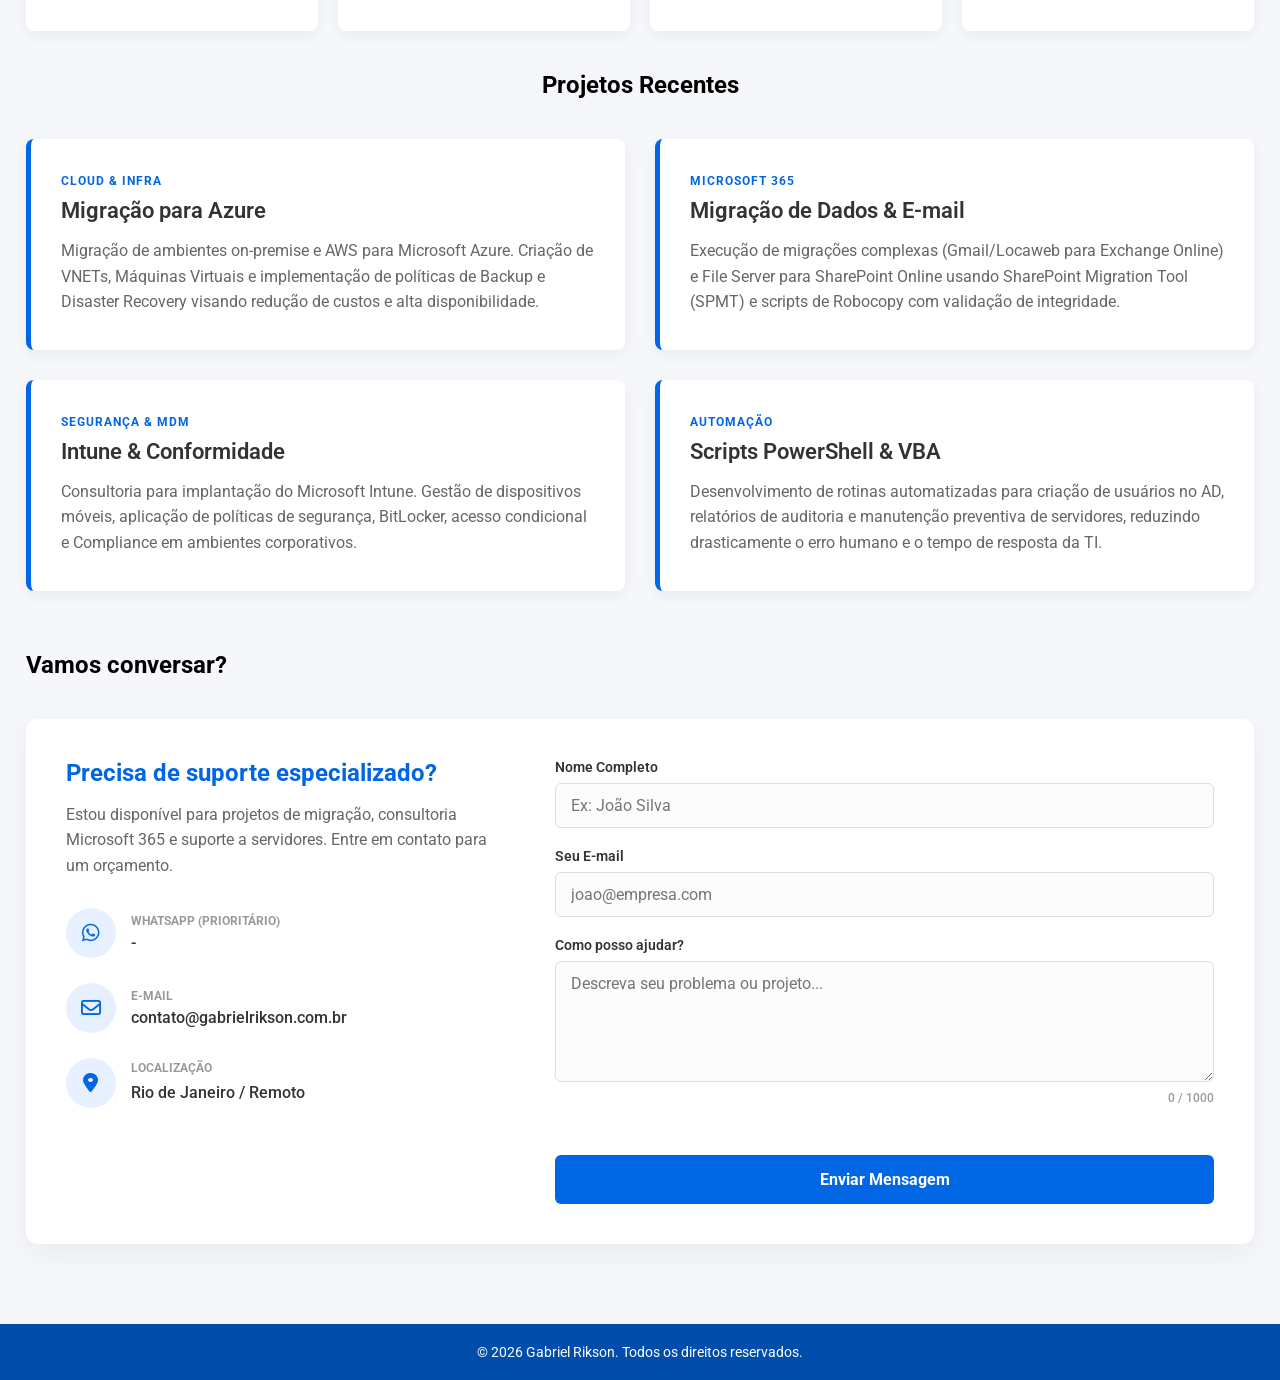
==== commit 658e1cdf: "Update index.html" ====
--- a/index.html
+++ b/index.html
@@ -89,7 +89,7 @@
             
             <div class="stats-grid">
                 <div class="stat-item">
-                    <span>4+</span>
+                    <span>5+</span>
                     <p>Anos de Exp.</p>
                 </div>
                 <div class="stat-item">
